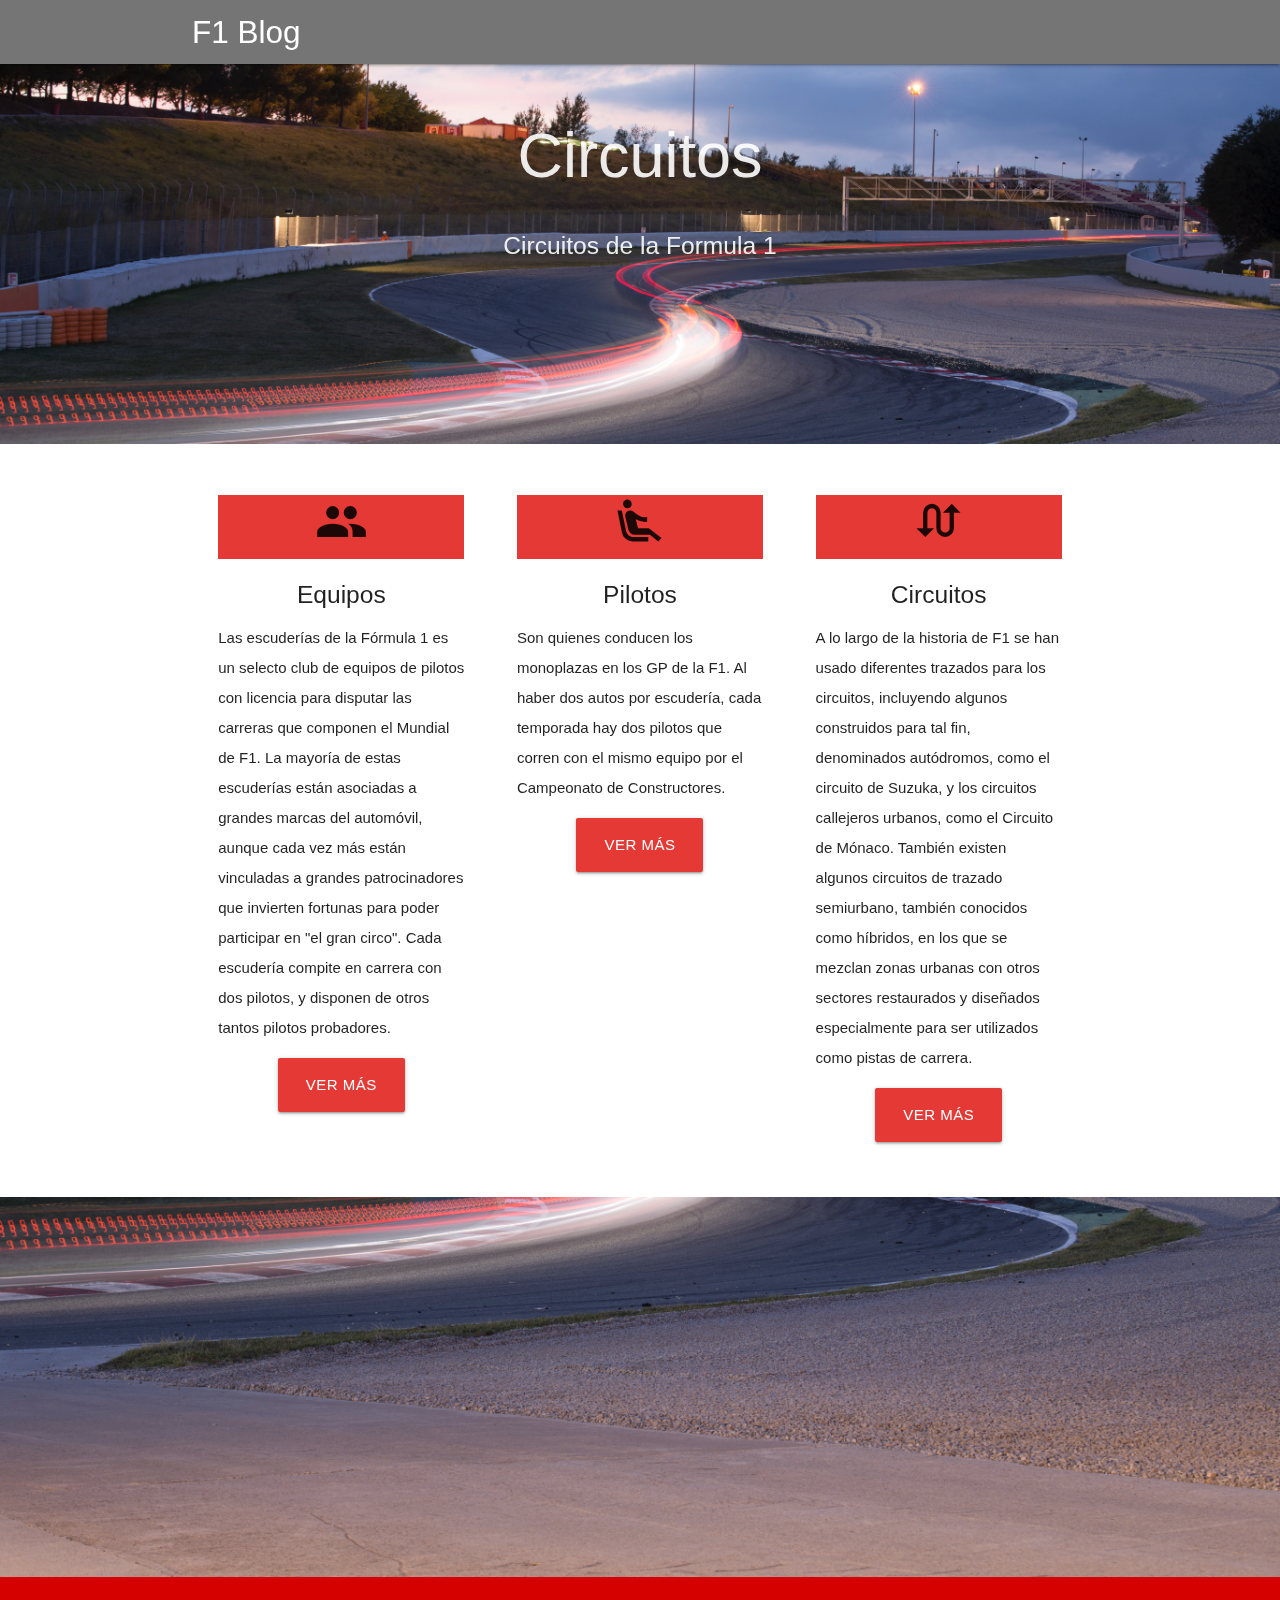
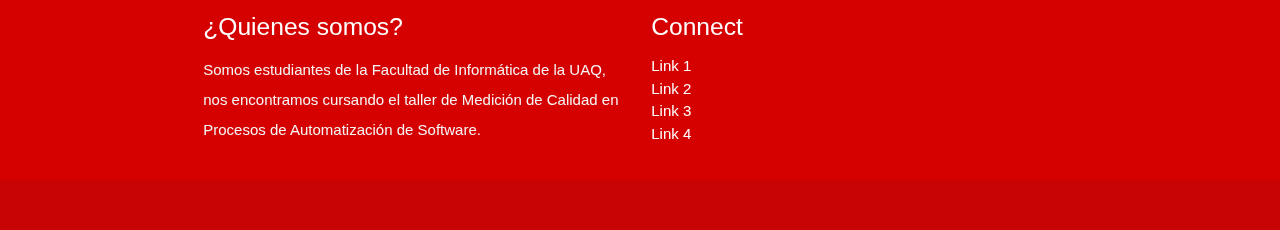
==== circuitos.html @ d73bf771 "equipos y circuitos avance" ====
<!DOCTYPE html>
<html lang="en">
<head>
  <meta http-equiv="Content-Type" content="text/html; charset=UTF-8"/>
  <meta name="viewport" content="width=device-width, initial-scale=1"/>
  <title>F1 circuitos</title>

  <!-- CSS  -->
  <link href="https://fonts.googleapis.com/icon?family=Material+Icons" rel="stylesheet">
  <link href="css/materialize.css" type="text/css" rel="stylesheet" media="screen,projection"/>
  <link href="css/style.css" type="text/css" rel="stylesheet" media="screen,projection"/>
</head>
<body>
  <nav class="grey darken-1" role="navigation ">
    <div class="nav-wrapper container">
      <a id="logo-container" href="#" class="brand-logo">F1 Blog</a>
    </div>
  </nav>

  <div id="index-banner" class="parallax-container">
    <div class="section no-pad-bot">
      <div class="container">
        <br><br>
        <h1 class="header center text ">Circuitos</h1>
        <div class="row center">
          <h5 class="header col s12 light">Circuitos de la Formula 1</h5>
        </div>
       
        <br><br>

      </div>
    </div>
    <div class="parallax"><img src="Images/C1.jpg" width="100" alt="Unsplashed background img 1"></div>
  </div>


  <div class="container">
    <div class="section">

      <!--   Icon Section   -->
      <div class="row">
        <div class="col s12 m4">
          <div class="icon-block ">
            <h2 class="center  red darken-1"><i class="material-icons ">group</i></h2>
            <h5 class="center">Equipos</h5>

            <p class="light">Las escuderías de la Fórmula 1 es un selecto club de equipos de pilotos con licencia para disputar las carreras que componen el Mundial de F1. La mayoría de estas escuderías están asociadas a grandes marcas del automóvil, aunque cada vez más están vinculadas a grandes patrocinadores que invierten fortunas para poder participar en "el gran circo". Cada escudería compite en carrera con dos pilotos, y disponen de otros tantos pilotos probadores. </p>
          </div>
          <div class="row center">
            <a href="insertar url de otra página" id="download-button" class="btn-large waves-effect waves-light  red darken-1">Ver más</a>
          </div>
        </div>

        <div class="col s12 m4">
          <div class="icon-block">
            <h2 class="center  red darken-1"><i class="material-icons">airline_seat_recline_extra</i></h2>
            <h5 class="center">Pilotos</h5>

            <p class="light">Son quienes conducen los monoplazas en los GP de la F1. Al haber dos autos por escudería, cada temporada hay dos pilotos que corren con el mismo equipo por el Campeonato de Constructores.</p>
          </div>
           <div class="row center">
          <a href="pilots.html" id="download-button" class="btn-large waves-effect waves-light  red darken-1">Ver más</a>
        </div>
        </div>

        <div class="col s12 m4">
          <div class="icon-block">
            <h2 class=" center red darken-1"><i class="material-icons">swap_calls</i></h2>
            <h5 class="center">Circuitos</h5>

            <p class="light">A lo largo de la historia de F1 se han usado diferentes trazados para los circuitos, incluyendo algunos construidos para tal fin, denominados autódromos, como el circuito de Suzuka, y los circuitos callejeros urbanos, como el Circuito de Mónaco. También existen algunos circuitos de trazado semiurbano, también conocidos como híbridos, en los que se mezclan zonas urbanas con otros sectores restaurados y diseñados especialmente para ser utilizados como pistas de carrera. </p>
          </div>
          <div class="row center">
            <a href="insertar url de otra página" id="download-button" class="btn-large waves-effect waves-light  red darken-1">Ver más</a>
          </div>
        </div>
      </div>

    </div>
  </div>


  <div class="parallax-container valign-wrapper">
    <div class="section no-pad-bot">
      <div class="container">
        <div class="row center">
          <h5 class="header col s12 light"></h5>
        </div>
      </div>
    </div>
    <div class="parallax"><img src="Images/C1.jpg" width="100"  alt="Unsplashed background img 2"></div>
  </div>

 

  <footer class="page-footer red accent-4">
    <div class="container">
      <div class="row">
        <div class="col l6 s12">
          <h5 class="white-text">¿Quienes somos?</h5>
          <p class="grey-text text-lighten-4">Somos estudiantes de la Facultad de Informática de la UAQ, nos encontramos cursando el taller de Medición de Calidad en Procesos de Automatización de Software.</p>


        </div>
        
        <div class="col l3 s12">
          <h5 class="white-text">Connect</h5>
          <ul>
            <li><a class="white-text" href="#!">Link 1</a></li>
            <li><a class="white-text" href="#!">Link 2</a></li>
            <li><a class="white-text" href="#!">Link 3</a></li>
            <li><a class="white-text" href="#!">Link 4</a></li>
          </ul>
        </div>
      </div>
    </div>
    <div class="footer-copyright">
      <div class="container">
     
      </div>
    </div>
  </footer>


  <!--  Scripts-->
  <script src="https://code.jquery.com/jquery-2.1.1.min.js"></script>
  <script src="js/materialize.js"></script>
  <script src="js/init.js"></script>

  </body>
</html>
---- css/style.css ----
/* Custom Stylesheet */
/**
 * Use this file to override Materialize files so you can update
 * the core Materialize files in the future
 *
 * Made By MaterializeCSS.com
 */

nav ul a,
nav .brand-logo {
  color: rgb(255, 255, 255);
}

p {
  line-height: 2rem;
}

.parallax-container {
  min-height: 380px;
  line-height: 0;
  height: auto;
  color: rgba(255,255,255,.9);
}
  .parallax-container .section {
    width: 100%;
  }

@media only screen and (max-width : 992px) {
  .parallax-container .section {
    position: absolute;
    top: 40%;
  }
  #index-banner .section {
    top: 10%;
  }
}

@media only screen and (max-width : 600px) {
  #index-banner .section {
    top: 0;
  }
}

.icon-block {
  padding: 0 15px;
}
.icon-block .material-icons {
  font-size: inherit;
}

footer.page-footer {
  margin: 0;
}
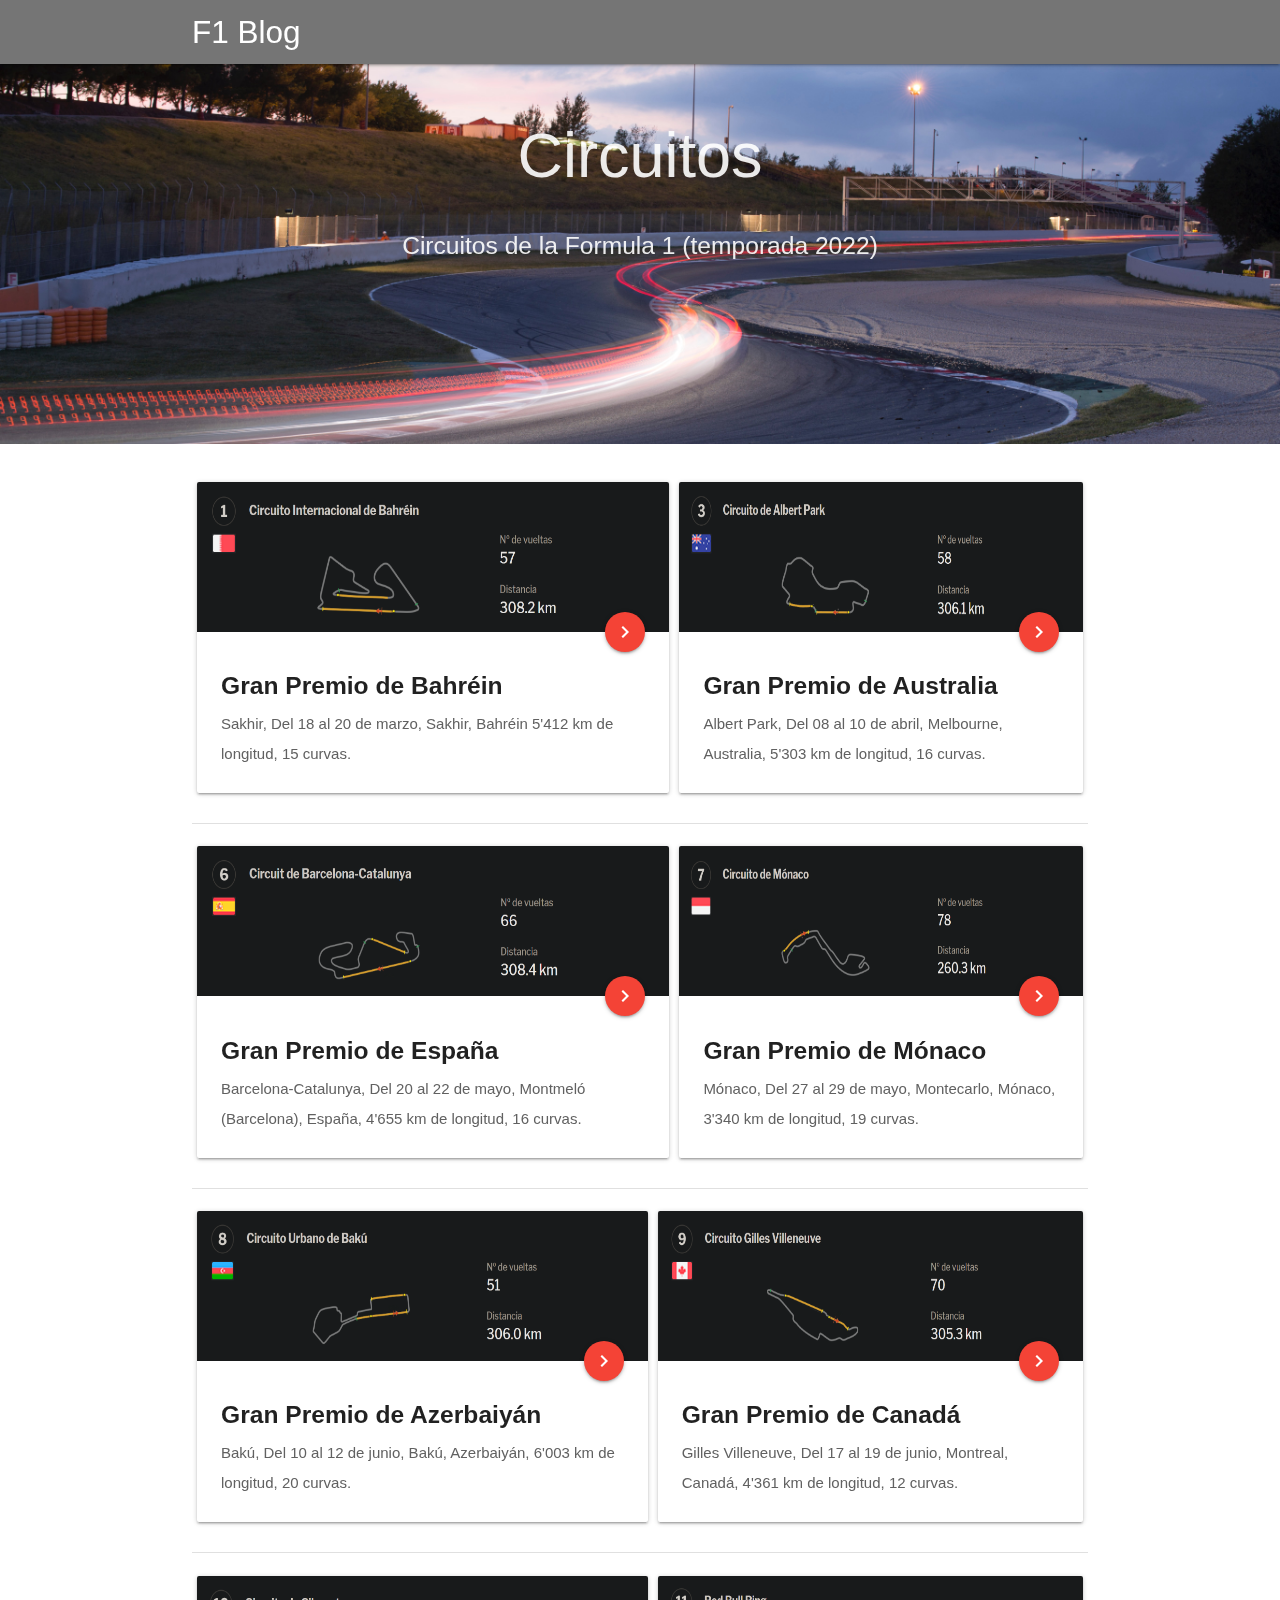
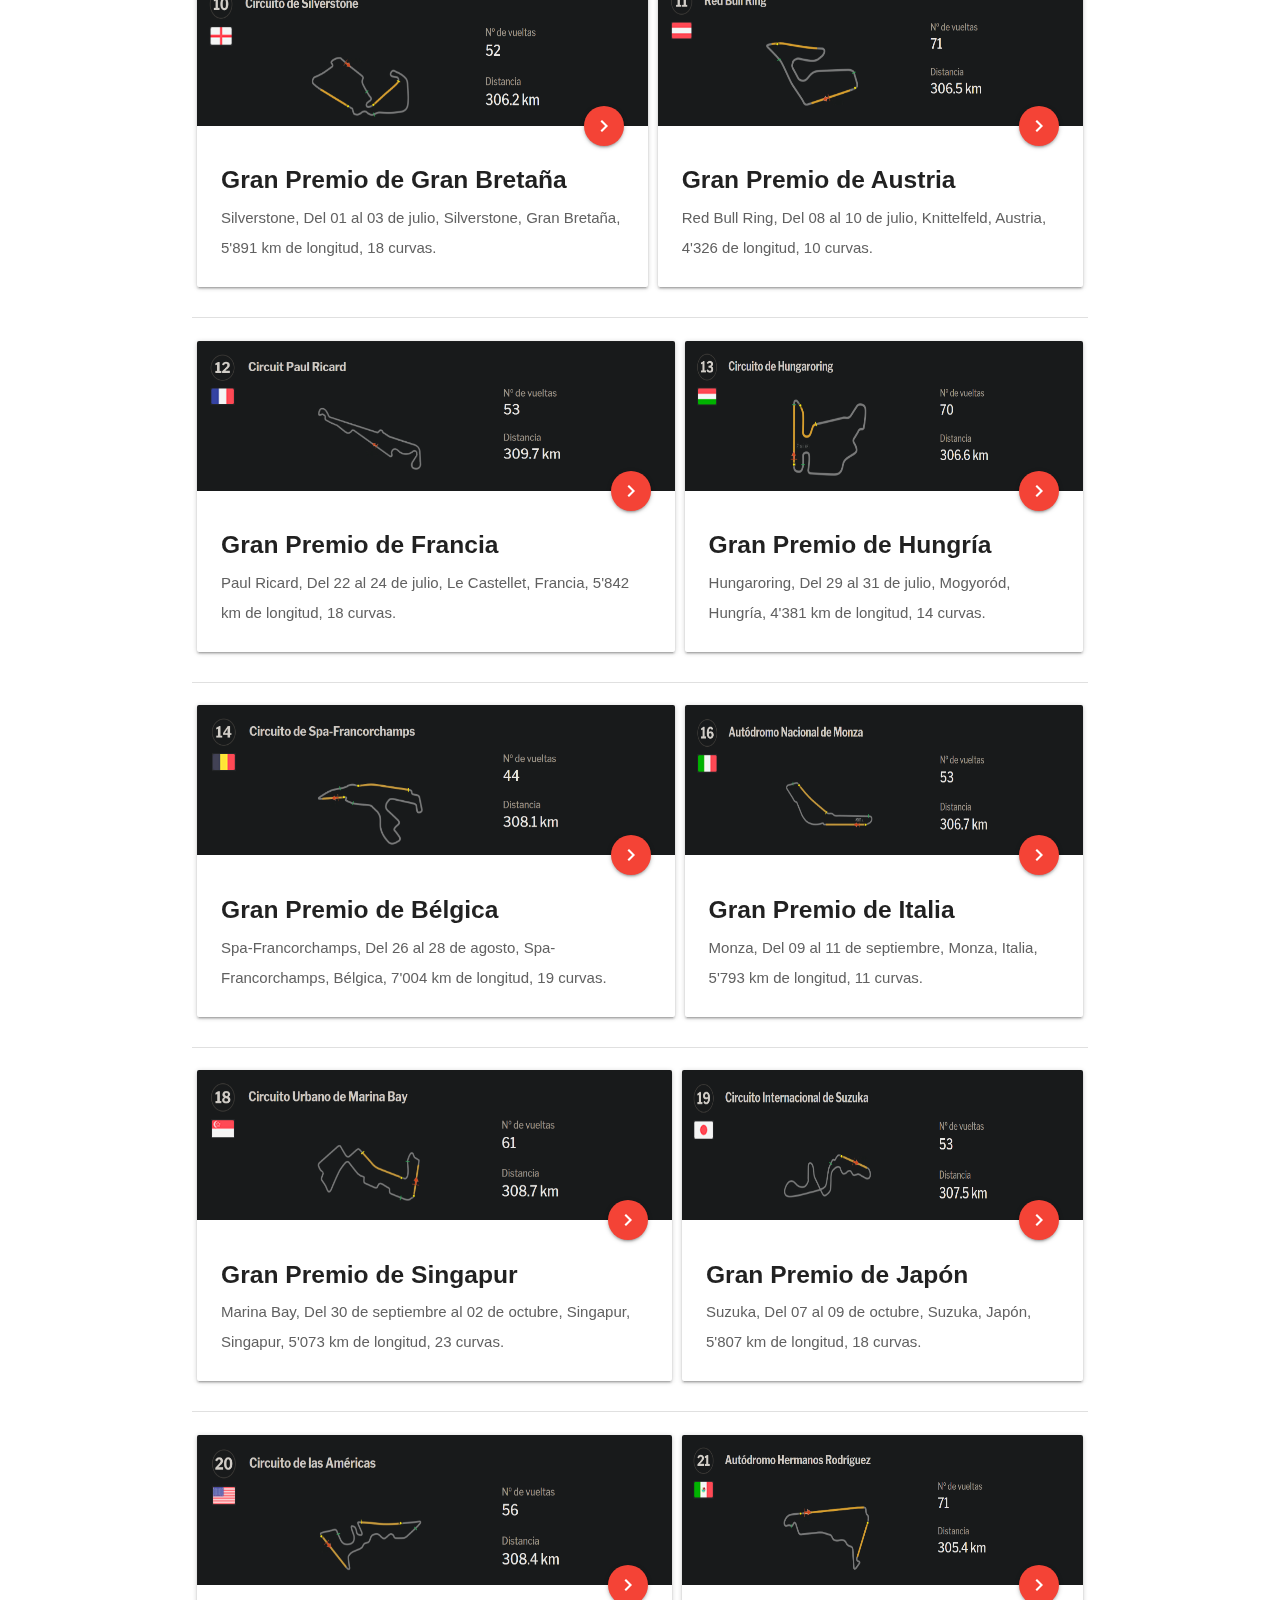
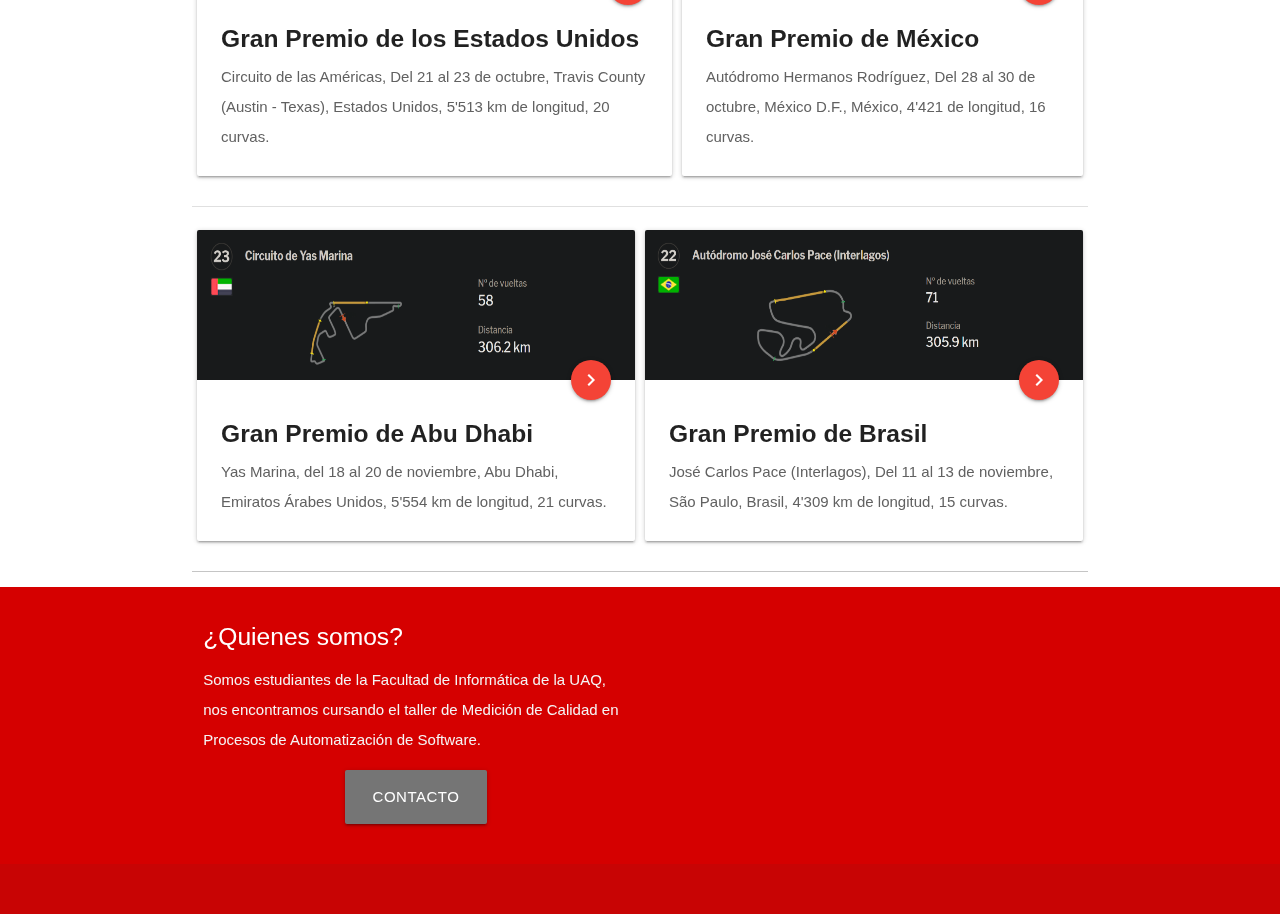
==== commit 0e9c5417: "circuitos" ====
--- a/circuitos.html
+++ b/circuitos.html
@@ -13,7 +13,7 @@
 <body>
   <nav class="grey darken-1" role="navigation ">
     <div class="nav-wrapper container">
-      <a id="logo-container" href="#" class="brand-logo">F1 Blog</a>
+      <a id="logo-container" href="index.html" class="brand-logo">F1 Blog</a>
     </div>
   </nav>
 
@@ -23,7 +23,7 @@
         <br><br>
         <h1 class="header center text ">Circuitos</h1>
         <div class="row center">
-          <h5 class="header col s12 light">Circuitos de la Formula 1</h5>
+          <h5 class="header col s12 light">Circuitos de la Formula 1 (temporada 2022)</h5>
         </div>
        
         <br><br>
@@ -37,59 +37,461 @@
   <div class="container">
     <div class="section">
 
-      <!--   Icon Section   -->
-      <div class="row">
-        <div class="col s12 m4">
-          <div class="icon-block ">
-            <h2 class="center  red darken-1"><i class="material-icons ">group</i></h2>
-            <h5 class="center">Equipos</h5>
-
-            <p class="light">Las escuderías de la Fórmula 1 es un selecto club de equipos de pilotos con licencia para disputar las carreras que componen el Mundial de F1. La mayoría de estas escuderías están asociadas a grandes marcas del automóvil, aunque cada vez más están vinculadas a grandes patrocinadores que invierten fortunas para poder participar en "el gran circo". Cada escudería compite en carrera con dos pilotos, y disponen de otros tantos pilotos probadores. </p>
-          </div>
-          <div class="row center">
-            <a href="insertar url de otra página" id="download-button" class="btn-large waves-effect waves-light  red darken-1">Ver más</a>
-          </div>
+        <!-- Card element -->
+    <table>
+      <tbody>
+        <tr>
+          <td> <div class="col s12 m4">
+            <div class="card hoverable">
+    
+            <div class="card-image">
+               <img src="Images/bahrein.png" height="150" width="150">
+                <a href="https://goo.gl/maps/sKGUjQ4nbqLXhDaY9" class="btn-floating halfway-fab waves-effect waves-light red"><i class="material-icons">chevron_right</i></a>
+            </div>
+    
+            <div class="card-content">
+    
+             
+              <h5 style="font-weight: bold;">Gran Premio de Bahréin</h5>
+              <p class=" grey-text text-darken-2">Sakhir,
+                Del 18 al 20 de marzo,               
+                Sakhir, Bahréin                
+                5'412 km de longitud,
+                15 curvas.</p>
+    
+          </div>
+        </div> </td>
+          <td> <div class="col s12 m4">
+            <div class="card hoverable">
+    
+            <div class="card-image">
+               <img src="Images/australia.png" height="150" width="150">
+                <a href="https://goo.gl/maps/4JHUc2Qc7MfzjhYw9" class="btn-floating halfway-fab waves-effect waves-light red"><i class="material-icons">chevron_right</i></a>
+            </div>
+    
+            <div class="card-content">
+    
+             
+              <h5 style="font-weight: bold;">Gran Premio de Australia</h5>
+              <p class=" grey-text text-darken-2">Albert Park,
+                Del 08 al 10 de abril,              
+                Melbourne, Australia,                
+                5'303 km de longitud,               
+                16 curvas.</p>
+    
+          </div>
+        </div> </td>
+        </tr>
+        <tr>
+          <td> <div class="col s12 m4">
+            <div class="card hoverable">
+    
+            <div class="card-image">
+               <img src="Images/españa.png" height="150" width="150">
+                <a href="https://goo.gl/maps/KngyBF1VUpYBQzdA7" class="btn-floating halfway-fab waves-effect waves-light red"><i class="material-icons">chevron_right</i></a>
+            </div>
+    
+            <div class="card-content">
+    
+             
+              <h5 style="font-weight: bold;">Gran Premio de España</h5>
+              <p class=" grey-text text-darken-2">Barcelona-Catalunya,
+                Del 20 al 22 de mayo,                
+                Montmeló (Barcelona), España,                
+                4'655 km de longitud,               
+                16 curvas.</p>
+    
+          </div>
+        </div> </td>
+        <td> <div class="col s12 m4">
+          <div class="card hoverable">
+  
+          <div class="card-image">
+             <img src="Images/monaco.png" height="150" width="150">
+              <a href="https://goo.gl/maps/YN3aD9CezWFTjHZE8" class="btn-floating halfway-fab waves-effect waves-light red"><i class="material-icons">chevron_right</i></a>
+          </div>
+  
+          <div class="card-content">
+  
+           
+            <h5 style="font-weight: bold;">Gran Premio de Mónaco</h5>
+            <p class=" grey-text text-darken-2">Mónaco,
+              Del 27 al 29 de mayo,
+              Montecarlo, Mónaco,              
+              3'340 km de longitud,
+              19 curvas.</p>
+  
         </div>
-
-        <div class="col s12 m4">
-          <div class="icon-block">
-            <h2 class="center  red darken-1"><i class="material-icons">airline_seat_recline_extra</i></h2>
-            <h5 class="center">Pilotos</h5>
-
-            <p class="light">Son quienes conducen los monoplazas en los GP de la F1. Al haber dos autos por escudería, cada temporada hay dos pilotos que corren con el mismo equipo por el Campeonato de Constructores.</p>
-          </div>
-           <div class="row center">
-          <a href="pilots.html" id="download-button" class="btn-large waves-effect waves-light  red darken-1">Ver más</a>
+      </div> </td>
+        </tr>
+      </tbody>
+    </table>
+
+    <table>
+      <tbody>
+        <tr>
+          <td> <div class="col s12 m4">
+            <div class="card hoverable">
+    
+            <div class="card-image">
+               <img src="Images/baku.png" height="150" width="150">
+                <a href="https://goo.gl/maps/HQEwLd4x1ns3T39ZA" class="btn-floating halfway-fab waves-effect waves-light red"><i class="material-icons">chevron_right</i></a>
+            </div>
+    
+            <div class="card-content">
+    
+             
+              <h5 style="font-weight: bold;">Gran Premio de Azerbaiyán</h5>
+              <p class=" grey-text text-darken-2">Bakú,
+                Del 10 al 12 de junio,
+                Bakú, Azerbaiyán,
+                6'003 km de longitud,
+                20 curvas.</p>
+    
+          </div>
+        </div> </td>
+          <td> <div class="col s12 m4">
+            <div class="card hoverable">
+    
+            <div class="card-image">
+               <img src="Images/canada.png" height="150" width="150">
+                <a href="https://goo.gl/maps/Z8LdUzKnGgGGCwVT7" class="btn-floating halfway-fab waves-effect waves-light red"><i class="material-icons">chevron_right</i></a>
+            </div>
+    
+            <div class="card-content">
+    
+             
+              <h5 style="font-weight: bold;">Gran Premio de Canadá</h5>
+              <p class=" grey-text text-darken-2">Gilles Villeneuve,
+                Del 17 al 19 de junio,
+                Montreal, Canadá,
+                4'361 km de longitud,
+                12 curvas.</p>
+    
+          </div>
+        </div> </td>
+        </tr>
+        <tr>
+          <td> <div class="col s12 m4">
+            <div class="card hoverable">
+    
+            <div class="card-image">
+               <img src="Images/silver.png" height="150" width="150">
+                <a href="https://goo.gl/maps/z6pZkVSV9eBpjG469" class="btn-floating halfway-fab waves-effect waves-light red"><i class="material-icons">chevron_right</i></a>
+            </div>
+    
+            <div class="card-content">
+    
+             
+              <h5 style="font-weight: bold;">Gran Premio de Gran Bretaña</h5>
+              <p class=" grey-text text-darken-2">Silverstone,
+                Del 01 al 03 de julio,              
+                Silverstone, Gran Bretaña,               
+                5'891 km de longitud,               
+                18 curvas.</p>
+    
+          </div>
+        </div> </td>
+        <td> <div class="col s12 m4">
+          <div class="card hoverable">
+  
+          <div class="card-image">
+             <img src="Images/red bull.png" height="150" width="150">
+              <a href="https://goo.gl/maps/hXbSagAiNHP8umJZA" class="btn-floating halfway-fab waves-effect waves-light red"><i class="material-icons">chevron_right</i></a>
+          </div>
+  
+          <div class="card-content">
+  
+           
+            <h5 style="font-weight: bold;">Gran Premio de Austria</h5>
+            <p class=" grey-text text-darken-2">Red Bull Ring,
+
+              Del 08 al 10 de julio,
+              
+              Knittelfeld, Austria,
+              
+              4'326 de longitud,
+              
+              10 curvas.</p>
+  
         </div>
+      </div> </td>
+        </tr>
+      </tbody>
+    </table>
+
+    <table>
+      <tbody>
+        <tr>
+          <td> <div class="col s12 m4">
+            <div class="card hoverable">
+    
+            <div class="card-image">
+               <img src="Images/francia.png" height="150" width="150">
+                <a href="https://goo.gl/maps/ctAXCWexQUK3ebte8" class="btn-floating halfway-fab waves-effect waves-light red"><i class="material-icons">chevron_right</i></a>
+            </div>
+    
+            <div class="card-content">
+    
+             
+              <h5 style="font-weight: bold;">Gran Premio de Francia</h5>
+              <p class=" grey-text text-darken-2">Paul Ricard,
+
+                Del 22 al 24 de julio,
+                
+                Le Castellet, Francia,
+                
+                5'842 km de longitud,
+                
+                18 curvas.</p>
+    
+          </div>
+        </div> </td>
+          <td> <div class="col s12 m4">
+            <div class="card hoverable">
+    
+            <div class="card-image">
+               <img src="Images/hungria.png" height="150" width="150">
+                <a href="https://goo.gl/maps/fokmMDYbsn3SYJjz6" class="btn-floating halfway-fab waves-effect waves-light red"><i class="material-icons">chevron_right</i></a>
+            </div>
+    
+            <div class="card-content">
+    
+             
+              <h5 style="font-weight: bold;">Gran Premio de Hungría</h5>
+              <p class=" grey-text text-darken-2">Hungaroring,
+
+                Del 29 al 31 de julio,
+                
+                Mogyoród, Hungría,
+                
+                4'381 km de longitud,
+                
+                14 curvas.</p>
+    
+          </div>
+        </div> </td>
+        </tr>
+        <tr>
+          <td> <div class="col s12 m4">
+            <div class="card hoverable">
+    
+            <div class="card-image">
+               <img src="Images/spa.png" height="150" width="150">
+                <a href="https://goo.gl/maps/d8txPifVPdH5Lhy47" class="btn-floating halfway-fab waves-effect waves-light red"><i class="material-icons">chevron_right</i></a>
+            </div>
+    
+            <div class="card-content">
+    
+             
+              <h5 style="font-weight: bold;">Gran Premio de Bélgica</h5>
+              <p class=" grey-text text-darken-2">Spa-Francorchamps,
+
+                Del 26 al 28 de agosto,
+                
+                Spa-Francorchamps, Bélgica,
+                
+                7'004 km de longitud,
+                
+                19 curvas.</p>
+    
+          </div>
+        </div> </td>
+        <td> <div class="col s12 m4">
+          <div class="card hoverable">
+  
+          <div class="card-image">
+             <img src="Images/moza.png" height="150" width="150">
+              <a href="https://goo.gl/maps/WxScWvU51BA72y949" class="btn-floating halfway-fab waves-effect waves-light red"><i class="material-icons">chevron_right</i></a>
+          </div>
+  
+          <div class="card-content">
+  
+           
+            <h5 style="font-weight: bold;">Gran Premio de Italia</h5>
+            <p class=" grey-text text-darken-2">Monza,
+
+              Del 09 al 11 de septiembre,
+              
+              Monza, Italia,
+              
+              5'793 km de longitud,
+              
+              11 curvas.</p>
+  
         </div>
-
-        <div class="col s12 m4">
-          <div class="icon-block">
-            <h2 class=" center red darken-1"><i class="material-icons">swap_calls</i></h2>
-            <h5 class="center">Circuitos</h5>
-
-            <p class="light">A lo largo de la historia de F1 se han usado diferentes trazados para los circuitos, incluyendo algunos construidos para tal fin, denominados autódromos, como el circuito de Suzuka, y los circuitos callejeros urbanos, como el Circuito de Mónaco. También existen algunos circuitos de trazado semiurbano, también conocidos como híbridos, en los que se mezclan zonas urbanas con otros sectores restaurados y diseñados especialmente para ser utilizados como pistas de carrera. </p>
-          </div>
-          <div class="row center">
-            <a href="insertar url de otra página" id="download-button" class="btn-large waves-effect waves-light  red darken-1">Ver más</a>
-          </div>
+      </div> </td>
+        </tr>
+      </tbody>
+    </table>
+
+    <table>
+      <tbody>
+        <tr>
+          <td> <div class="col s12 m4">
+            <div class="card hoverable">
+    
+            <div class="card-image">
+               <img src="Images/singapur.png" height="150" width="150">
+                <a href="https://goo.gl/maps/hWoq9Yg5DZuGy4wz7" class="btn-floating halfway-fab waves-effect waves-light red"><i class="material-icons">chevron_right</i></a>
+            </div>
+    
+            <div class="card-content">
+    
+             
+              <h5 style="font-weight: bold;">Gran Premio de Singapur</h5>
+              <p class=" grey-text text-darken-2">Marina Bay,
+
+                Del 30 de septiembre al 02 de octubre,
+                
+                Singapur, Singapur,
+                
+                5'073 km de longitud,
+                
+                23 curvas.</p>
+    
+          </div>
+        </div> </td>
+          <td> <div class="col s12 m4">
+            <div class="card hoverable">
+    
+            <div class="card-image">
+               <img src="Images/japon.png" height="150" width="150">
+                <a href="https://goo.gl/maps/6Dz2zs47bh51FjGdA" class="btn-floating halfway-fab waves-effect waves-light red"><i class="material-icons">chevron_right</i></a>
+            </div>
+    
+            <div class="card-content">
+    
+             
+              <h5 style="font-weight: bold;">Gran Premio de Japón</h5>
+              <p class=" grey-text text-darken-2">Suzuka,
+
+                Del 07 al 09 de octubre,
+                
+                Suzuka, Japón,
+                
+                5'807 km de longitud,
+                
+                18 curvas.</p>
+    
+          </div>
+        </div> </td>
+        </tr>
+        <tr>
+          <td> <div class="col s12 m4">
+            <div class="card hoverable">
+    
+            <div class="card-image">
+               <img src="Images/eua.png" height="150" width="150">
+                <a href="https://goo.gl/maps/9sHABgYGoZ8L3w2f7" class="btn-floating halfway-fab waves-effect waves-light red"><i class="material-icons">chevron_right</i></a>
+            </div>
+    
+            <div class="card-content">
+    
+             
+              <h5 style="font-weight: bold;">Gran Premio de los Estados Unidos</h5>
+              <p class=" grey-text text-darken-2">Circuito de las Américas,
+
+                Del 21 al 23 de octubre,
+                
+                Travis County (Austin - Texas), Estados Unidos,
+                
+                5'513 km de longitud,
+                
+                20 curvas.</p>
+    
+          </div>
+        </div> </td>
+        <td> <div class="col s12 m4">
+          <div class="card hoverable">
+  
+          <div class="card-image">
+             <img src="Images/mex.png" height="150" width="150">
+              <a href="https://goo.gl/maps/dyvvZLeASNLu8nZ9A" class="btn-floating halfway-fab waves-effect waves-light red"><i class="material-icons">chevron_right</i></a>
+          </div>
+  
+          <div class="card-content">
+  
+           
+            <h5 style="font-weight: bold;">Gran Premio de México</h5>
+            <p class=" grey-text text-darken-2">Autódromo Hermanos Rodríguez,
+
+              Del 28 al 30 de octubre,
+              
+              México D.F., México,
+              
+              4'421 de longitud,
+              
+              16 curvas.</p>
+  
         </div>
-      </div>
-
-    </div>
-  </div>
-
-
-  <div class="parallax-container valign-wrapper">
-    <div class="section no-pad-bot">
-      <div class="container">
-        <div class="row center">
-          <h5 class="header col s12 light"></h5>
-        </div>
-      </div>
-    </div>
-    <div class="parallax"><img src="Images/C1.jpg" width="100"  alt="Unsplashed background img 2"></div>
-  </div>
+      </div> </td>
+        </tr>
+      </tbody>
+    </table>
+
+    <table>
+      <tbody>
+        <tr>
+          <td> <div class="col s12 m4">
+            <div class="card hoverable">
+    
+            <div class="card-image">
+               <img src="Images/yasmarina.png" height="150" width="150">
+                <a href="https://goo.gl/maps/aThxUEJSTj1PVRSn9" class="btn-floating halfway-fab waves-effect waves-light red"><i class="material-icons">chevron_right</i></a>
+            </div>
+    
+            <div class="card-content">
+    
+             
+              <h5 style="font-weight: bold;">Gran Premio de Abu Dhabi</h5>
+              <p class=" grey-text text-darken-2">Yas Marina,
+
+                del 18 al 20 de noviembre,
+                
+                Abu Dhabi, Emiratos Árabes Unidos,
+                
+                5'554 km de longitud,
+                
+                21 curvas.</p>
+    
+          </div>
+        </div> </td>
+          <td> <div class="col s12 m4">
+            <div class="card hoverable">
+    
+            <div class="card-image">
+               <img src="Images/interlagos.png" height="150" width="150">
+                <a href="https://goo.gl/maps/5KZjRoqzTMAHDdtW9" class="btn-floating halfway-fab waves-effect waves-light red"><i class="material-icons">chevron_right</i></a>
+            </div>
+    
+            <div class="card-content">
+    
+             
+              <h5 style="font-weight: bold;">Gran Premio de Brasil</h5>
+              <p class=" grey-text text-darken-2">José Carlos Pace (Interlagos),
+
+                Del 11 al 13 de noviembre,
+                
+                São Paulo, Brasil,
+                
+                4'309 km de longitud,
+                
+                15 curvas.</p>
+    
+          </div>
+        </div> </td>
+        </tr>
+        <tr>
+        
+       
+      </tbody>
+    </table>
+
+</div> 
+
+</div> 
+</div> 
 
  
 
@@ -99,19 +501,13 @@
         <div class="col l6 s12">
           <h5 class="white-text">¿Quienes somos?</h5>
           <p class="grey-text text-lighten-4">Somos estudiantes de la Facultad de Informática de la UAQ, nos encontramos cursando el taller de Medición de Calidad en Procesos de Automatización de Software.</p>
-
+          <div class="row center">
+            <a href="contacto.html" id="download-button" class="btn-large waves-effect waves-light  grey darken-1">Contacto</a>
+          </div>
 
         </div>
         
-        <div class="col l3 s12">
-          <h5 class="white-text">Connect</h5>
-          <ul>
-            <li><a class="white-text" href="#!">Link 1</a></li>
-            <li><a class="white-text" href="#!">Link 2</a></li>
-            <li><a class="white-text" href="#!">Link 3</a></li>
-            <li><a class="white-text" href="#!">Link 4</a></li>
-          </ul>
-        </div>
+        
       </div>
     </div>
     <div class="footer-copyright">
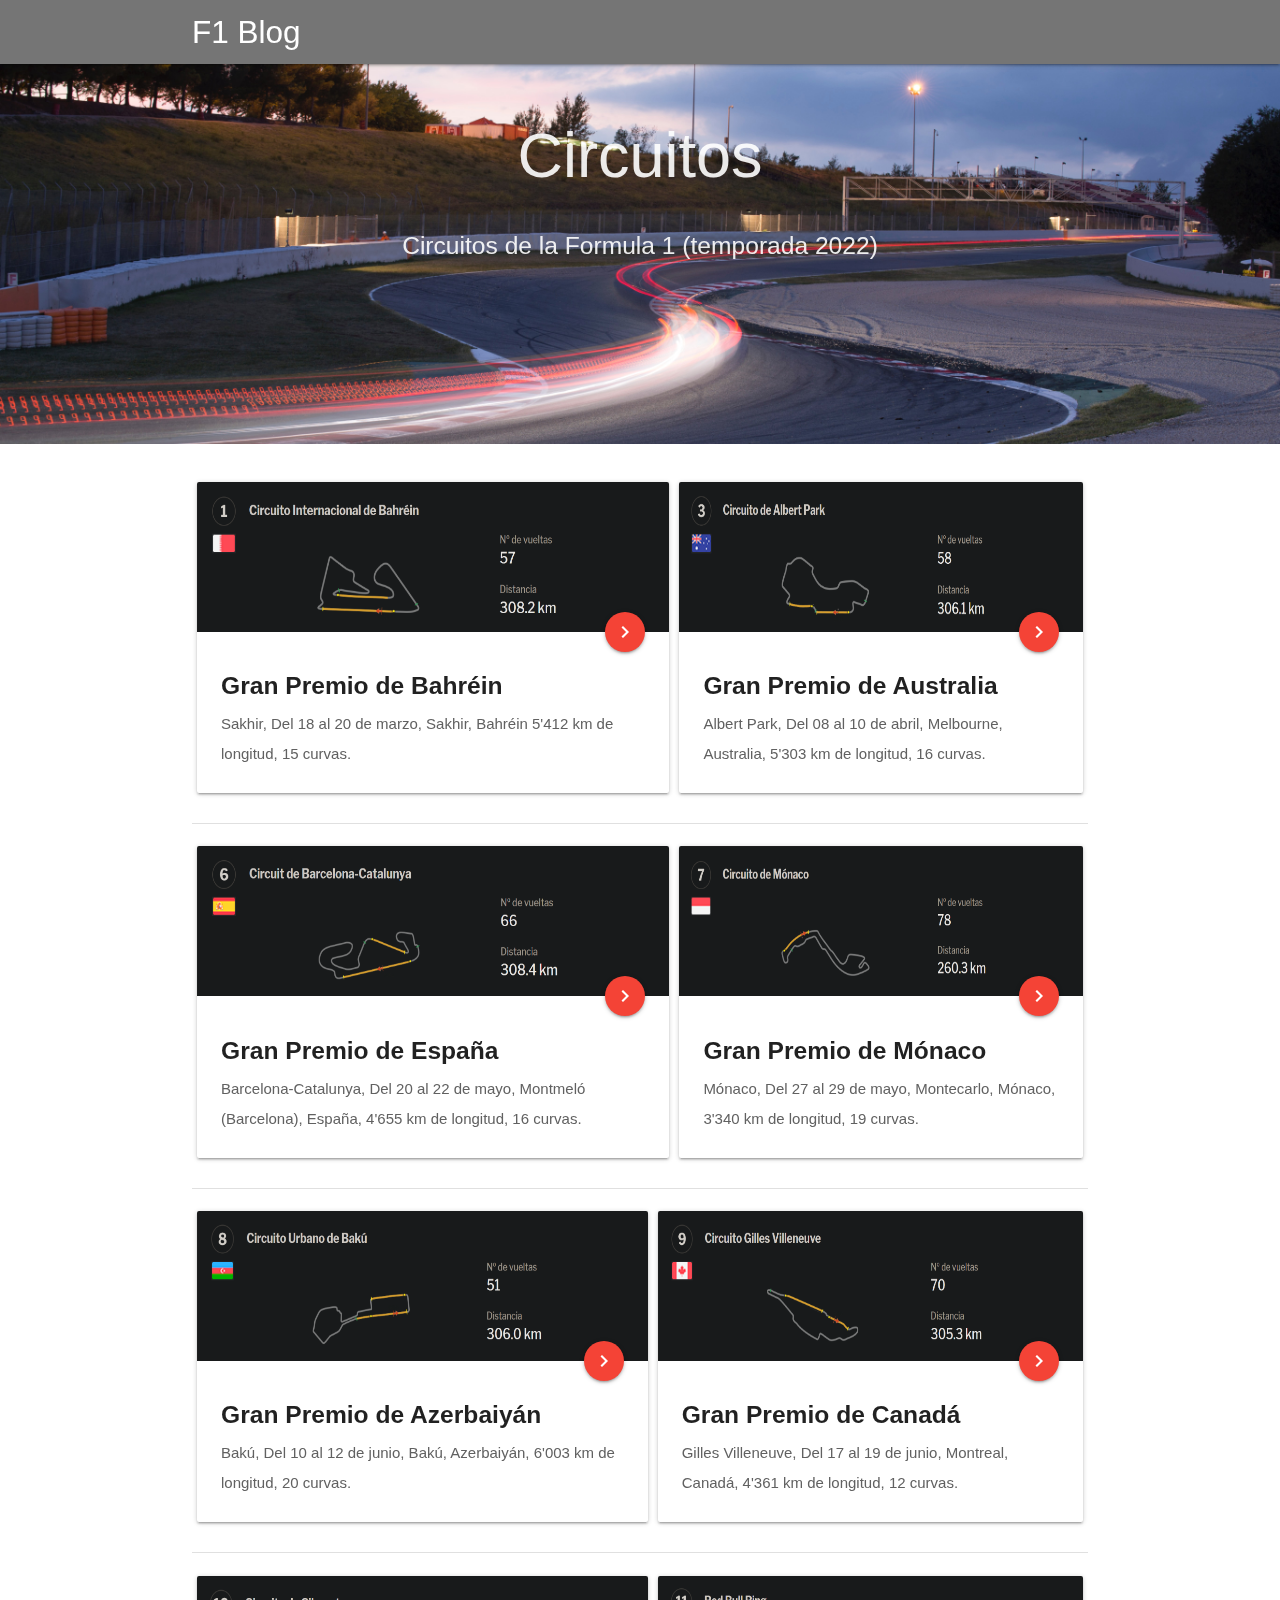
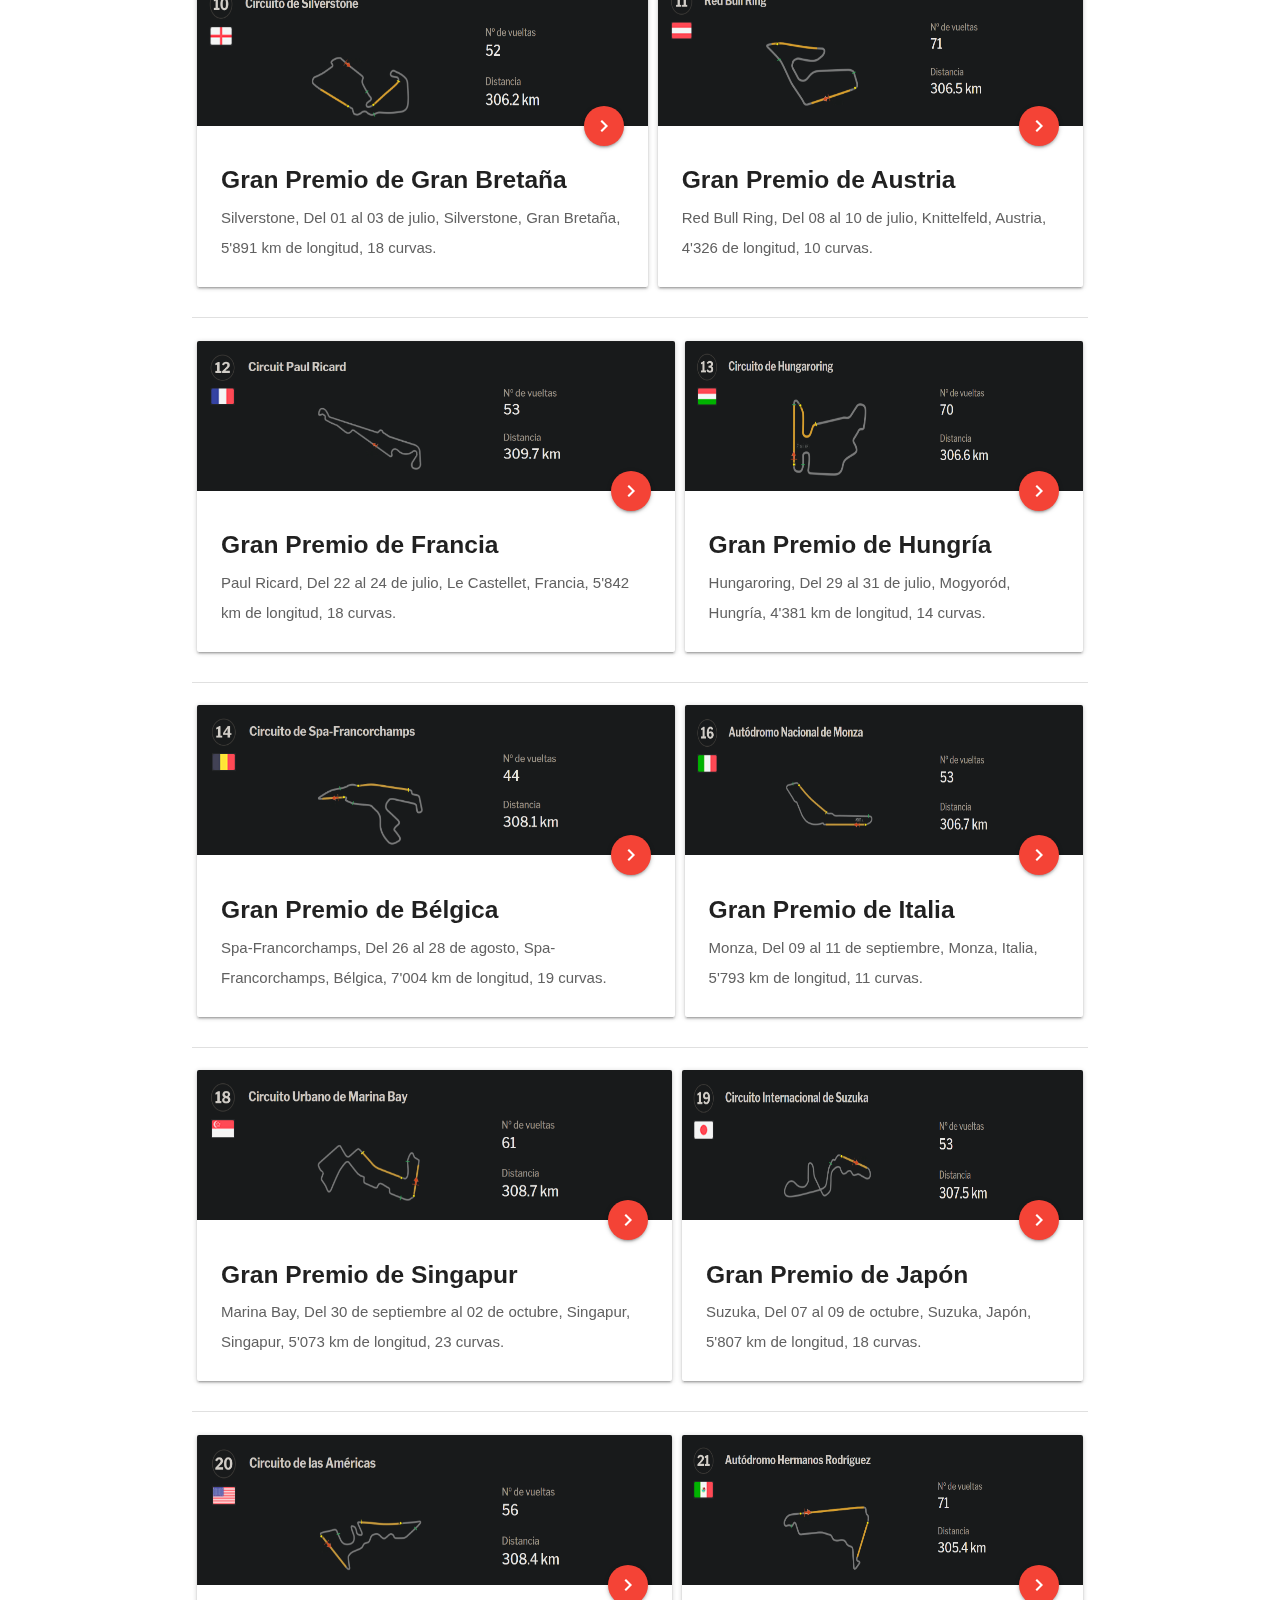
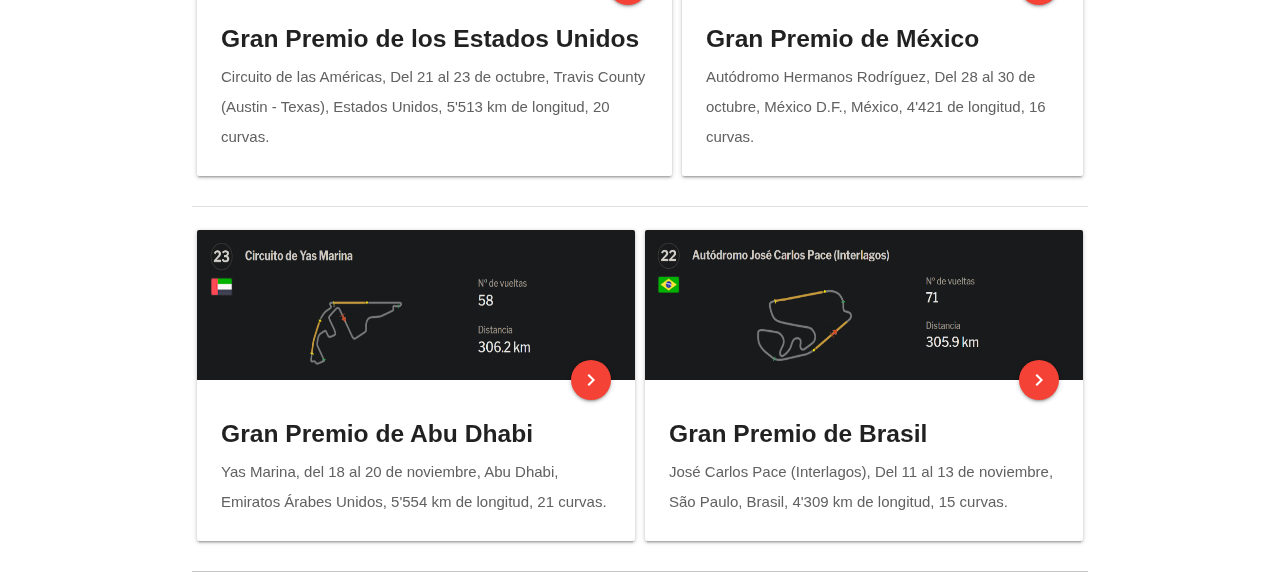
==== commit abe65900: "Circuitos" ====
--- a/circuitos.html
+++ b/circuitos.html
@@ -494,30 +494,6 @@
 </div> 
 
  
-
-  <footer class="page-footer red accent-4">
-    <div class="container">
-      <div class="row">
-        <div class="col l6 s12">
-          <h5 class="white-text">¿Quienes somos?</h5>
-          <p class="grey-text text-lighten-4">Somos estudiantes de la Facultad de Informática de la UAQ, nos encontramos cursando el taller de Medición de Calidad en Procesos de Automatización de Software.</p>
-          <div class="row center">
-            <a href="contacto.html" id="download-button" class="btn-large waves-effect waves-light  grey darken-1">Contacto</a>
-          </div>
-
-        </div>
-        
-        
-      </div>
-    </div>
-    <div class="footer-copyright">
-      <div class="container">
-     
-      </div>
-    </div>
-  </footer>
-
-
   <!--  Scripts-->
   <script src="https://code.jquery.com/jquery-2.1.1.min.js"></script>
   <script src="js/materialize.js"></script>
